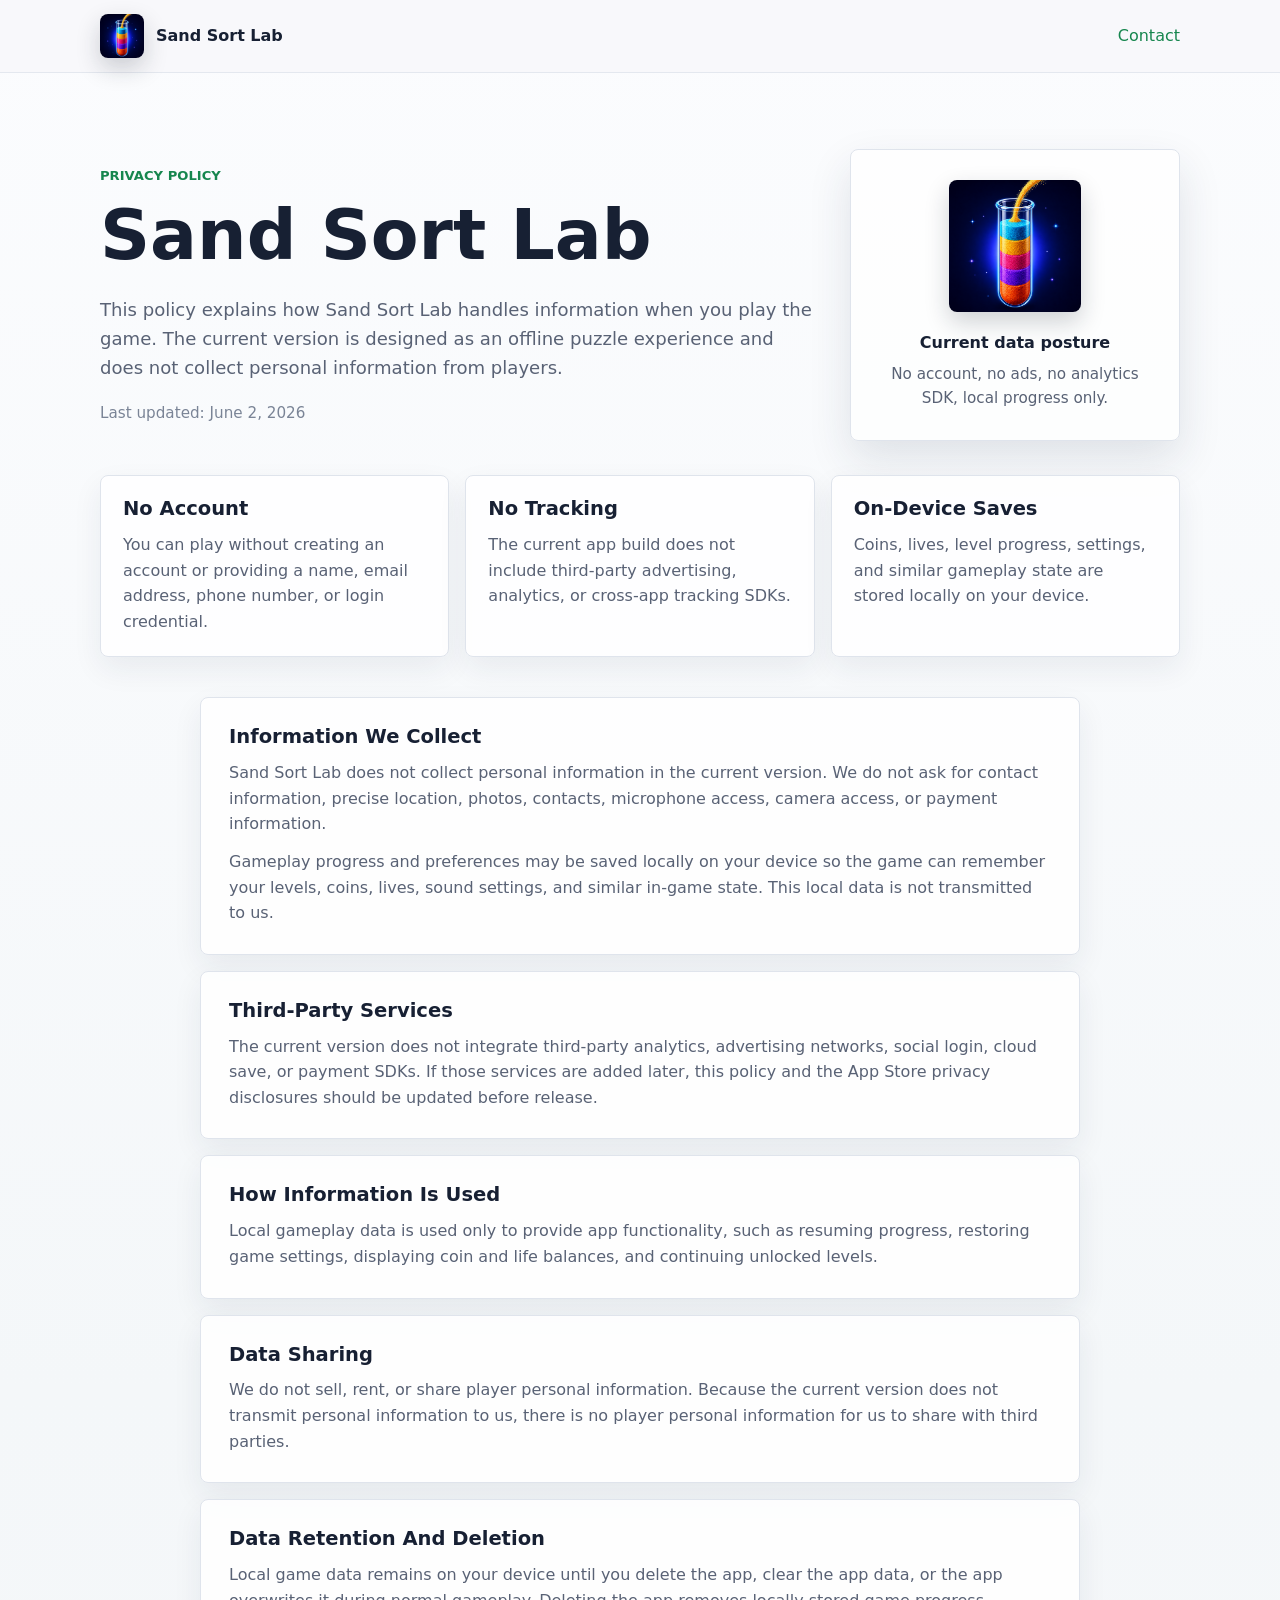
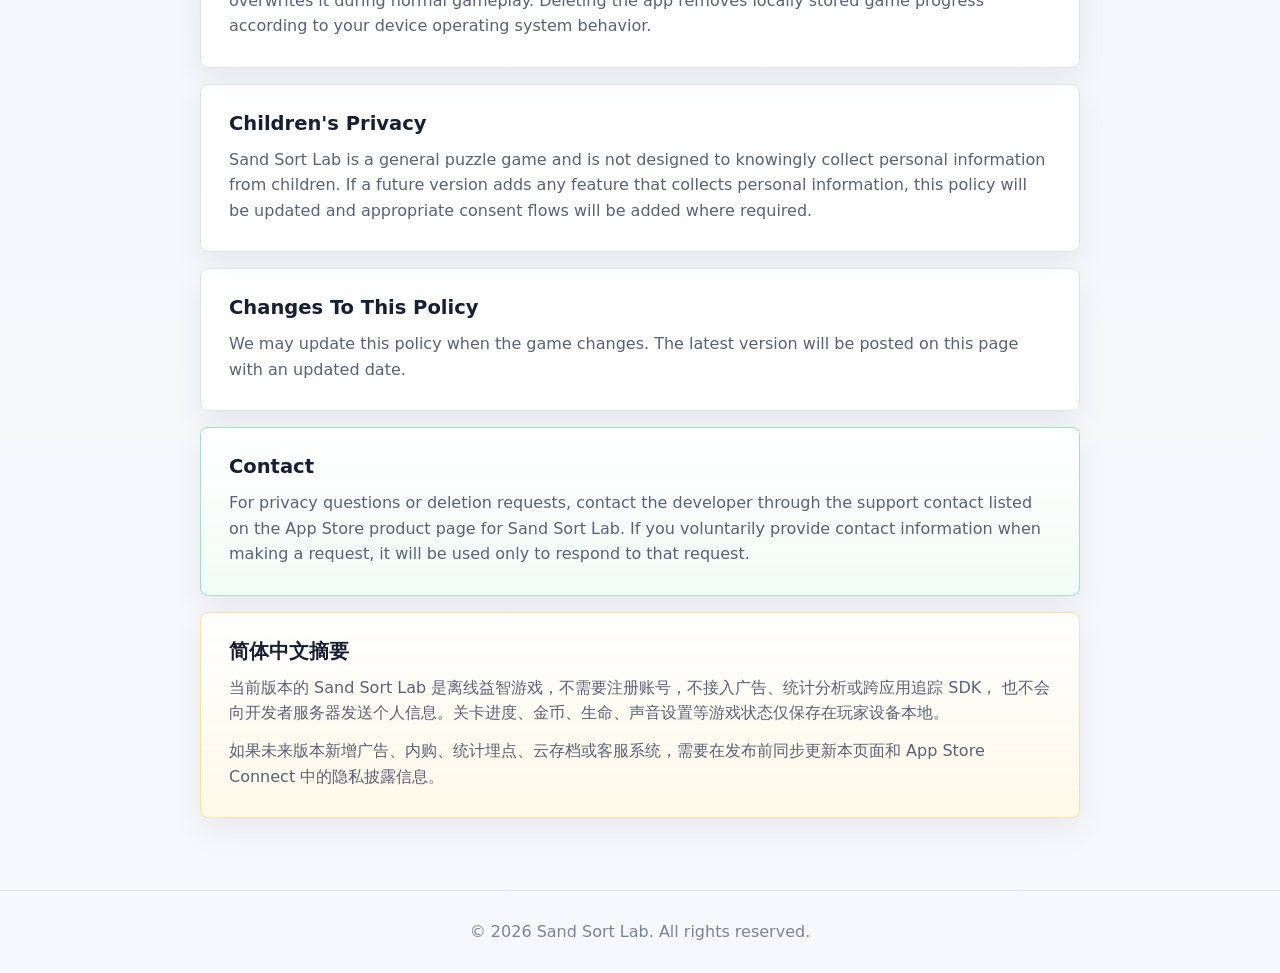
==== privacy.html @ 815bdfe2 "Add Sand Sort Lab privacy page" ====
<!doctype html>
<html lang="en">
<head>
  <meta charset="utf-8">
  <meta name="viewport" content="width=device-width, initial-scale=1">
  <meta name="robots" content="index,follow">
  <meta name="description" content="Privacy Policy for Sand Sort Lab, a color sand sorting puzzle game.">
  <title>Privacy Policy | Sand Sort Lab</title>
  <link rel="icon" href="assets/app-icon.png">
  <link rel="apple-touch-icon" href="assets/app-icon.png">
  <link rel="stylesheet" href="assets/styles.css">
</head>
<body>
  <header class="site-header">
    <nav class="top-nav" aria-label="Page navigation">
      <a class="brand" href="privacy.html" aria-label="Sand Sort Lab privacy policy">
        <img src="assets/app-icon.png" alt="" width="44" height="44">
        <span>Sand Sort Lab</span>
      </a>
      <a href="#contact">Contact</a>
    </nav>
  </header>

  <main>
    <section class="hero">
      <div class="hero-copy">
        <p class="eyebrow">Privacy Policy</p>
        <h1>Sand Sort Lab</h1>
        <p class="lead">
          This policy explains how Sand Sort Lab handles information when you play the game.
          The current version is designed as an offline puzzle experience and does not collect
          personal information from players.
        </p>
        <p class="updated">Last updated: June 2, 2026</p>
      </div>
      <div class="hero-badge" aria-label="Privacy summary">
        <img src="assets/app-icon.png" alt="Sand Sort Lab app icon" width="132" height="132">
        <div>
          <strong>Current data posture</strong>
          <span>No account, no ads, no analytics SDK, local progress only.</span>
        </div>
      </div>
    </section>

    <section class="summary-grid" aria-label="Privacy summary cards">
      <article>
        <h2>No Account</h2>
        <p>You can play without creating an account or providing a name, email address, phone number, or login credential.</p>
      </article>
      <article>
        <h2>No Tracking</h2>
        <p>The current app build does not include third-party advertising, analytics, or cross-app tracking SDKs.</p>
      </article>
      <article>
        <h2>On-Device Saves</h2>
        <p>Coins, lives, level progress, settings, and similar gameplay state are stored locally on your device.</p>
      </article>
    </section>

    <section class="policy">
      <article id="english" class="policy-section">
        <h2>Information We Collect</h2>
        <p>
          Sand Sort Lab does not collect personal information in the current version. We do not ask for contact
          information, precise location, photos, contacts, microphone access, camera access, or payment information.
        </p>
        <p>
          Gameplay progress and preferences may be saved locally on your device so the game can remember your levels,
          coins, lives, sound settings, and similar in-game state. This local data is not transmitted to us.
        </p>
      </article>

      <article class="policy-section">
        <h2>Third-Party Services</h2>
        <p>
          The current version does not integrate third-party analytics, advertising networks, social login,
          cloud save, or payment SDKs. If those services are added later, this policy and the App Store privacy
          disclosures should be updated before release.
        </p>
      </article>

      <article class="policy-section">
        <h2>How Information Is Used</h2>
        <p>
          Local gameplay data is used only to provide app functionality, such as resuming progress, restoring game
          settings, displaying coin and life balances, and continuing unlocked levels.
        </p>
      </article>

      <article class="policy-section">
        <h2>Data Sharing</h2>
        <p>
          We do not sell, rent, or share player personal information. Because the current version does not transmit
          personal information to us, there is no player personal information for us to share with third parties.
        </p>
      </article>

      <article class="policy-section">
        <h2>Data Retention And Deletion</h2>
        <p>
          Local game data remains on your device until you delete the app, clear the app data, or the app overwrites
          it during normal gameplay. Deleting the app removes locally stored game progress according to your device
          operating system behavior.
        </p>
      </article>

      <article class="policy-section">
        <h2>Children's Privacy</h2>
        <p>
          Sand Sort Lab is a general puzzle game and is not designed to knowingly collect personal information from
          children. If a future version adds any feature that collects personal information, this policy will be
          updated and appropriate consent flows will be added where required.
        </p>
      </article>

      <article class="policy-section">
        <h2>Changes To This Policy</h2>
        <p>
          We may update this policy when the game changes. The latest version will be posted on this page with an
          updated date.
        </p>
      </article>

      <article id="contact" class="policy-section contact-panel">
        <h2>Contact</h2>
        <p>
          For privacy questions or deletion requests, contact the developer through the support contact listed on
          the App Store product page for Sand Sort Lab. If you voluntarily provide contact information when making
          a request, it will be used only to respond to that request.
        </p>
      </article>

      <article lang="zh-Hans" class="policy-section localized">
        <h2>简体中文摘要</h2>
        <p>
          当前版本的 Sand Sort Lab 是离线益智游戏，不需要注册账号，不接入广告、统计分析或跨应用追踪 SDK，
          也不会向开发者服务器发送个人信息。关卡进度、金币、生命、声音设置等游戏状态仅保存在玩家设备本地。
        </p>
        <p>
          如果未来版本新增广告、内购、统计埋点、云存档或客服系统，需要在发布前同步更新本页面和 App Store Connect
          中的隐私披露信息。
        </p>
      </article>
    </section>
  </main>

  <footer class="site-footer">
    <p>© 2026 Sand Sort Lab. All rights reserved.</p>
  </footer>
</body>
</html>
---- assets/styles.css ----
:root {
  color-scheme: light;
  --ink: #172033;
  --muted: #596275;
  --paper: #f7f8fb;
  --panel: #ffffff;
  --line: #dfe4ec;
  --accent: #26aa65;
  --accent-strong: #16864e;
  --gold: #f4b93f;
  --shadow: 0 18px 44px rgba(35, 47, 72, 0.12);
}

* {
  box-sizing: border-box;
}

html {
  scroll-behavior: smooth;
}

body {
  margin: 0;
  background: linear-gradient(180deg, #fbfcfe 0%, #f4f7f9 54%, var(--paper) 100%);
  color: var(--ink);
  font-family: Inter, ui-sans-serif, system-ui, -apple-system, BlinkMacSystemFont, "Segoe UI", sans-serif;
  line-height: 1.6;
}

a {
  color: var(--accent-strong);
  text-decoration: none;
}

a:hover {
  text-decoration: underline;
}

.site-header {
  position: sticky;
  top: 0;
  z-index: 5;
  border-bottom: 1px solid rgba(223, 228, 236, 0.78);
  background: rgba(247, 248, 251, 0.88);
  backdrop-filter: blur(16px);
}

.top-nav {
  display: flex;
  align-items: center;
  justify-content: space-between;
  width: min(1080px, calc(100% - 32px));
  min-height: 72px;
  margin: 0 auto;
}

.brand {
  display: inline-flex;
  align-items: center;
  gap: 12px;
  color: var(--ink);
  font-weight: 800;
}

.brand img,
.hero-badge img,
.redirect-card img {
  border-radius: 8px;
  box-shadow: 0 10px 24px rgba(20, 28, 44, 0.2);
}

.hero {
  display: grid;
  grid-template-columns: minmax(0, 1fr) 330px;
  gap: 32px;
  align-items: center;
  width: min(1080px, calc(100% - 32px));
  margin: 0 auto;
  padding: 76px 0 34px;
}

.eyebrow {
  margin: 0 0 10px;
  color: var(--accent-strong);
  font-size: 0.82rem;
  font-weight: 800;
  letter-spacing: 0;
  text-transform: uppercase;
}

h1,
h2 {
  margin: 0;
  line-height: 1.12;
  letter-spacing: 0;
}

h1 {
  max-width: 780px;
  font-size: 4.35rem;
}

h2 {
  font-size: 1.22rem;
}

.lead {
  max-width: 760px;
  margin: 22px 0 0;
  color: var(--muted);
  font-size: 1.13rem;
}

.updated {
  margin: 18px 0 0;
  color: #7a8496;
  font-size: 0.95rem;
}

.hero-badge {
  display: grid;
  justify-items: center;
  gap: 18px;
  border: 1px solid var(--line);
  border-radius: 8px;
  background: rgba(255, 255, 255, 0.76);
  padding: 30px;
  box-shadow: var(--shadow);
  text-align: center;
}

.hero-badge strong,
.hero-badge span {
  display: block;
}

.hero-badge strong {
  margin-bottom: 6px;
  font-size: 1rem;
}

.hero-badge span {
  color: var(--muted);
  font-size: 0.95rem;
}

.summary-grid {
  display: grid;
  grid-template-columns: repeat(3, minmax(0, 1fr));
  gap: 16px;
  width: min(1080px, calc(100% - 32px));
  margin: 0 auto 22px;
}

.summary-grid article,
.policy-section {
  border: 1px solid var(--line);
  border-radius: 8px;
  background: rgba(255, 255, 255, 0.88);
  box-shadow: 0 12px 30px rgba(35, 47, 72, 0.07);
}

.summary-grid article {
  padding: 22px;
}

.summary-grid p,
.policy-section p {
  margin: 12px 0 0;
  color: var(--muted);
}

.policy {
  display: grid;
  gap: 16px;
  width: min(880px, calc(100% - 32px));
  margin: 0 auto;
  padding: 18px 0 72px;
}

.policy-section {
  padding: 28px;
}

.contact-panel {
  border-color: rgba(38, 170, 101, 0.38);
  background: linear-gradient(180deg, rgba(255, 255, 255, 0.94), rgba(240, 252, 246, 0.92));
}

.localized {
  border-color: rgba(244, 185, 63, 0.42);
  background: linear-gradient(180deg, rgba(255, 255, 255, 0.96), rgba(255, 248, 230, 0.92));
}

.site-footer {
  border-top: 1px solid var(--line);
  padding: 28px 16px;
  color: #7a8496;
  text-align: center;
}

.site-footer p {
  margin: 0;
}

.redirect-page {
  display: grid;
  min-height: 100vh;
  place-items: center;
  padding: 24px;
}

.redirect-card {
  width: min(360px, 100%);
  border: 1px solid var(--line);
  border-radius: 8px;
  background: var(--panel);
  padding: 30px;
  box-shadow: var(--shadow);
  text-align: center;
}

.redirect-card h1 {
  margin-top: 16px;
  font-size: 2rem;
}

.redirect-card p {
  color: var(--muted);
}

.button-link {
  display: inline-flex;
  align-items: center;
  justify-content: center;
  min-height: 44px;
  margin-top: 8px;
  border-radius: 8px;
  background: var(--accent);
  color: #ffffff;
  font-weight: 800;
  padding: 0 18px;
}

.button-link:hover {
  background: var(--accent-strong);
  text-decoration: none;
}

@media (max-width: 760px) {
  .top-nav {
    width: min(100% - 24px, 1080px);
  }

  .hero {
    grid-template-columns: 1fr;
    width: min(100% - 24px, 1080px);
    padding-top: 44px;
  }

  h1 {
    font-size: 2.85rem;
  }

  .hero-badge {
    justify-items: start;
    grid-template-columns: 76px 1fr;
    text-align: left;
    padding: 18px;
  }

  .hero-badge img {
    width: 76px;
    height: 76px;
  }

  .summary-grid {
    grid-template-columns: 1fr;
    width: min(100% - 24px, 1080px);
  }

  .policy {
    width: min(100% - 24px, 880px);
  }

  .policy-section {
    padding: 22px;
  }
}
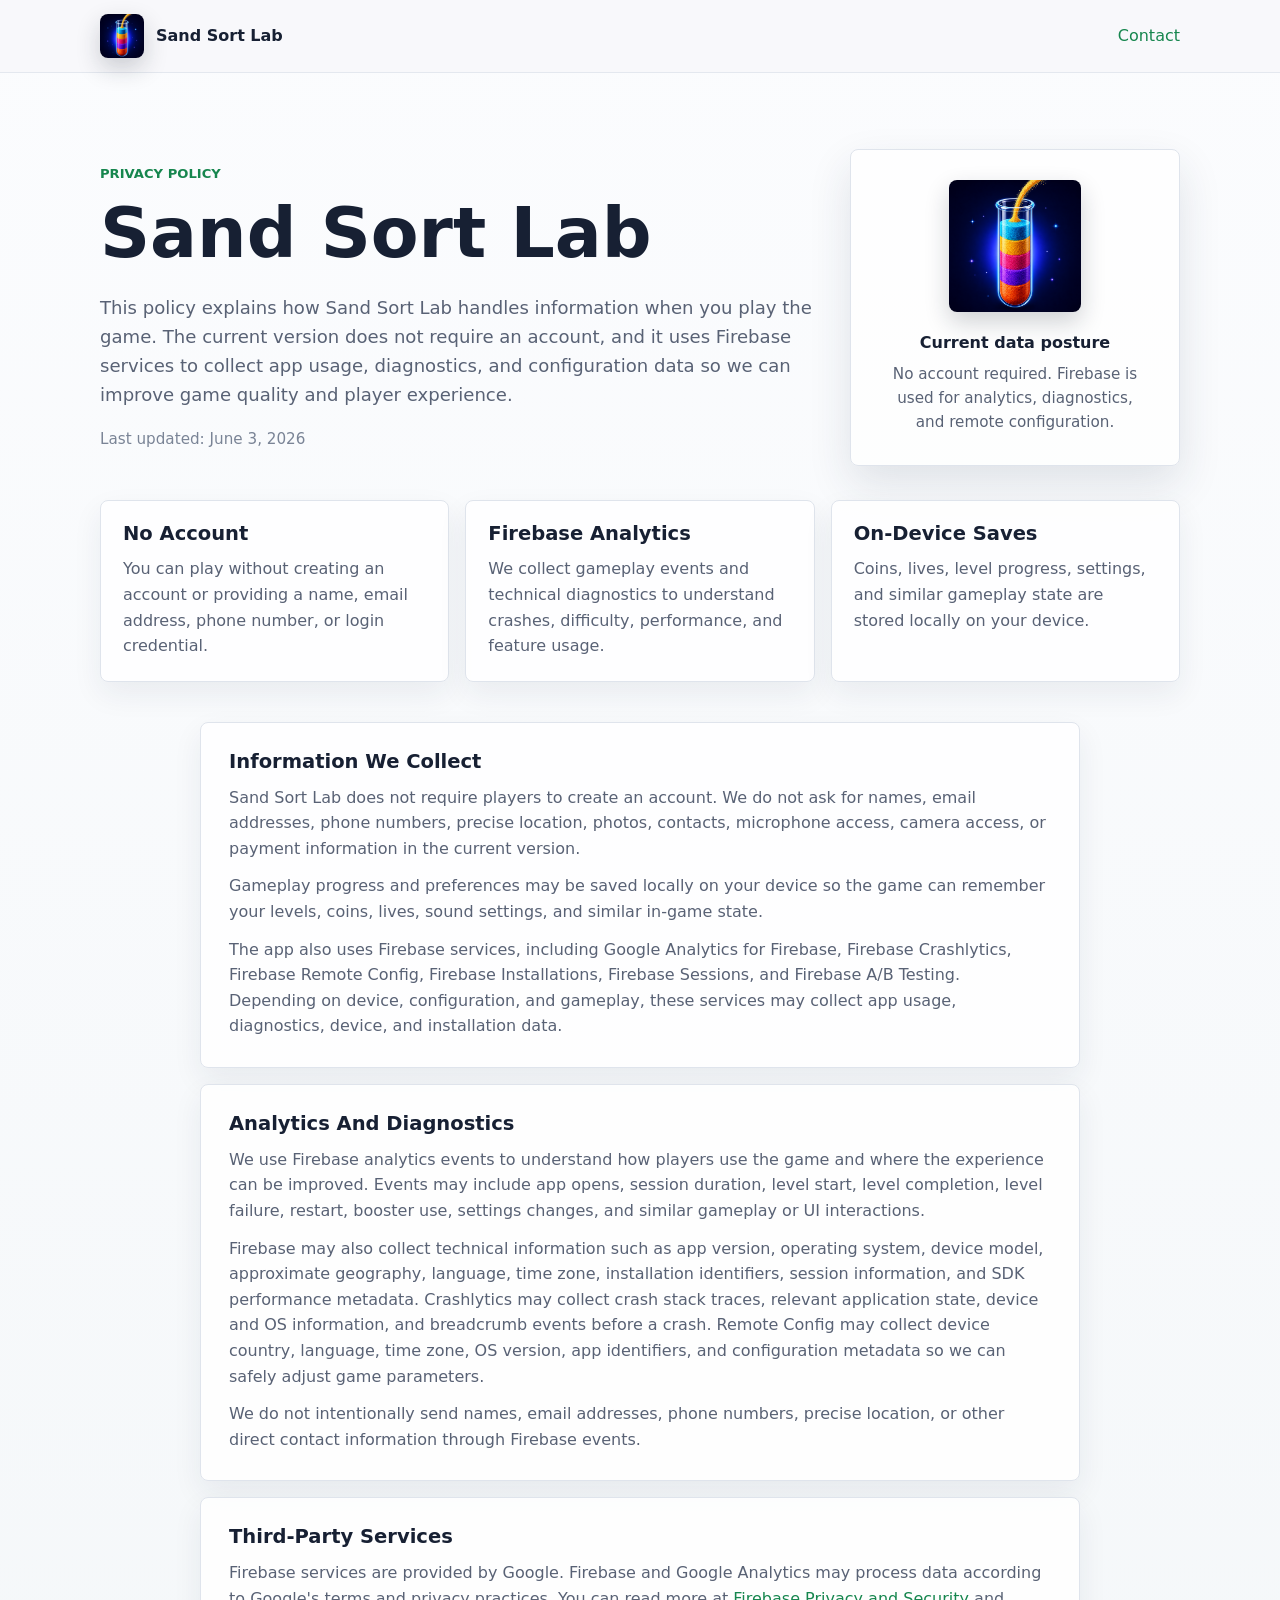
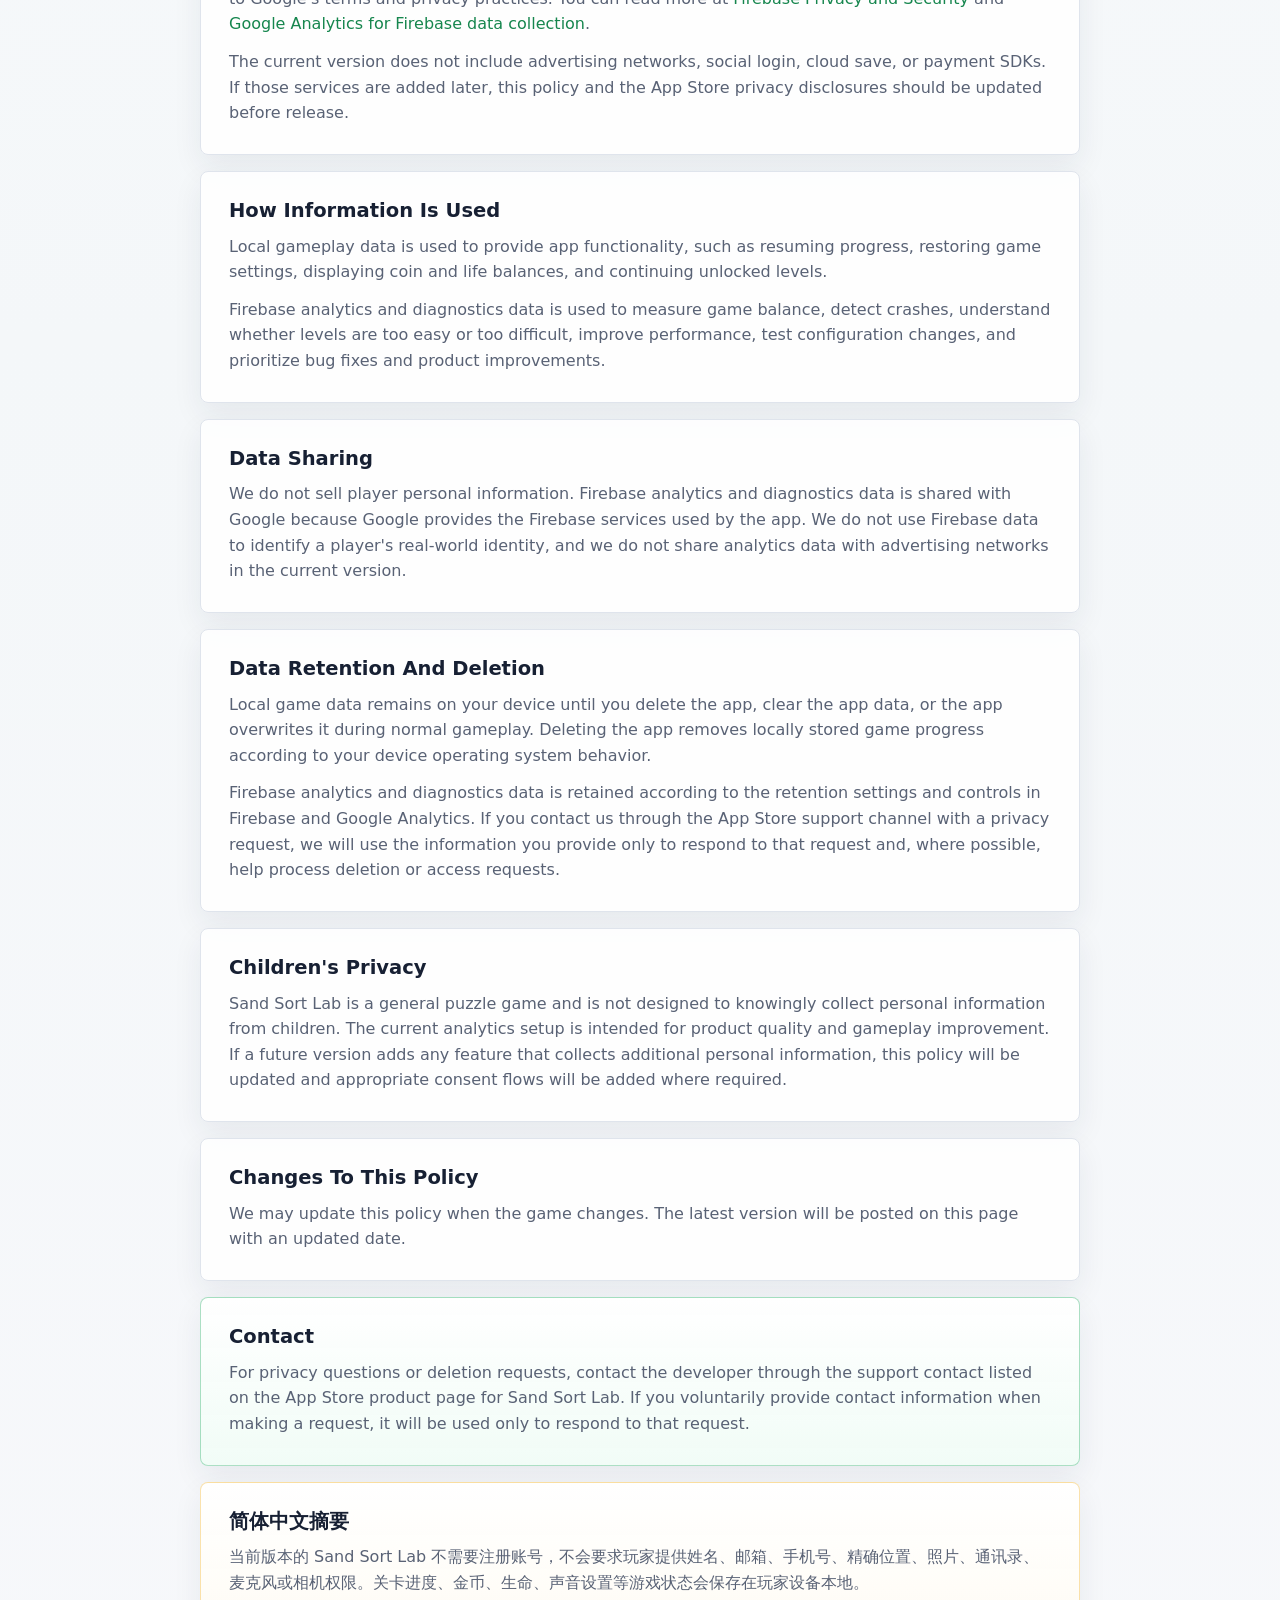
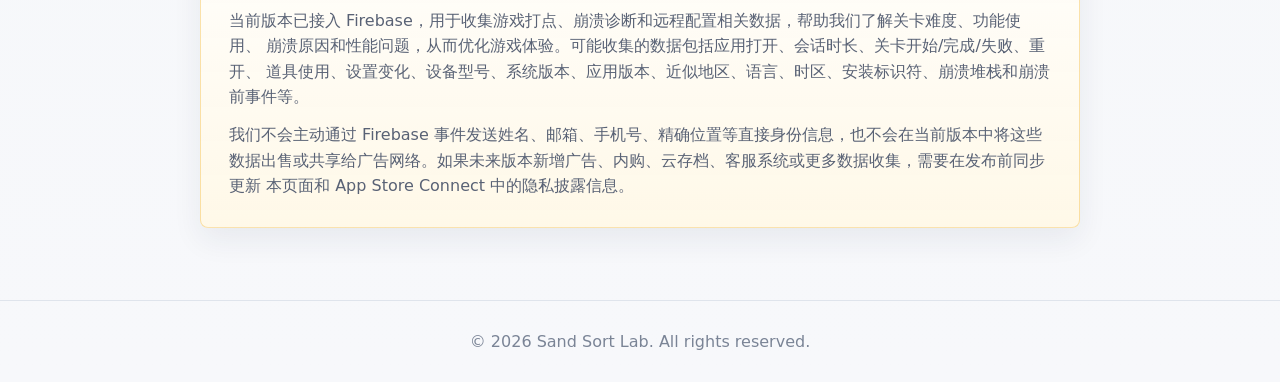
==== commit 241dc8ce: "Update privacy policy for Firebase analytics" ====
--- a/privacy.html
+++ b/privacy.html
@@ -4,7 +4,7 @@
   <meta charset="utf-8">
   <meta name="viewport" content="width=device-width, initial-scale=1">
   <meta name="robots" content="index,follow">
-  <meta name="description" content="Privacy Policy for Sand Sort Lab, a color sand sorting puzzle game.">
+  <meta name="description" content="Privacy Policy for Sand Sort Lab, including Firebase analytics and diagnostics disclosures.">
   <title>Privacy Policy | Sand Sort Lab</title>
   <link rel="icon" href="assets/app-icon.png">
   <link rel="apple-touch-icon" href="assets/app-icon.png">
@@ -28,16 +28,16 @@
         <h1>Sand Sort Lab</h1>
         <p class="lead">
           This policy explains how Sand Sort Lab handles information when you play the game.
-          The current version is designed as an offline puzzle experience and does not collect
-          personal information from players.
-        </p>
-        <p class="updated">Last updated: June 2, 2026</p>
+          The current version does not require an account, and it uses Firebase services to collect
+          app usage, diagnostics, and configuration data so we can improve game quality and player experience.
+        </p>
+        <p class="updated">Last updated: June 3, 2026</p>
       </div>
       <div class="hero-badge" aria-label="Privacy summary">
         <img src="assets/app-icon.png" alt="Sand Sort Lab app icon" width="132" height="132">
         <div>
           <strong>Current data posture</strong>
-          <span>No account, no ads, no analytics SDK, local progress only.</span>
+          <span>No account required. Firebase is used for analytics, diagnostics, and remote configuration.</span>
         </div>
       </div>
     </section>
@@ -48,8 +48,8 @@
         <p>You can play without creating an account or providing a name, email address, phone number, or login credential.</p>
       </article>
       <article>
-        <h2>No Tracking</h2>
-        <p>The current app build does not include third-party advertising, analytics, or cross-app tracking SDKs.</p>
+        <h2>Firebase Analytics</h2>
+        <p>We collect gameplay events and technical diagnostics to understand crashes, difficulty, performance, and feature usage.</p>
       </article>
       <article>
         <h2>On-Device Saves</h2>
@@ -61,37 +61,77 @@
       <article id="english" class="policy-section">
         <h2>Information We Collect</h2>
         <p>
-          Sand Sort Lab does not collect personal information in the current version. We do not ask for contact
-          information, precise location, photos, contacts, microphone access, camera access, or payment information.
+          Sand Sort Lab does not require players to create an account. We do not ask for names, email addresses,
+          phone numbers, precise location, photos, contacts, microphone access, camera access, or payment information
+          in the current version.
         </p>
         <p>
           Gameplay progress and preferences may be saved locally on your device so the game can remember your levels,
-          coins, lives, sound settings, and similar in-game state. This local data is not transmitted to us.
+          coins, lives, sound settings, and similar in-game state.
+        </p>
+        <p>
+          The app also uses Firebase services, including Google Analytics for Firebase, Firebase Crashlytics, Firebase
+          Remote Config, Firebase Installations, Firebase Sessions, and Firebase A/B Testing. Depending on device,
+          configuration, and gameplay, these services may collect app usage, diagnostics, device, and installation data.
+        </p>
+      </article>
+
+      <article class="policy-section">
+        <h2>Analytics And Diagnostics</h2>
+        <p>
+          We use Firebase analytics events to understand how players use the game and where the experience can be
+          improved. Events may include app opens, session duration, level start, level completion, level failure,
+          restart, booster use, settings changes, and similar gameplay or UI interactions.
+        </p>
+        <p>
+          Firebase may also collect technical information such as app version, operating system, device model,
+          approximate geography, language, time zone, installation identifiers, session information, and SDK
+          performance metadata. Crashlytics may collect crash stack traces, relevant application state, device and OS
+          information, and breadcrumb events before a crash. Remote Config may collect device country, language,
+          time zone, OS version, app identifiers, and configuration metadata so we can safely adjust game parameters.
+        </p>
+        <p>
+          We do not intentionally send names, email addresses, phone numbers, precise location, or other direct contact
+          information through Firebase events.
         </p>
       </article>
 
       <article class="policy-section">
         <h2>Third-Party Services</h2>
         <p>
-          The current version does not integrate third-party analytics, advertising networks, social login,
-          cloud save, or payment SDKs. If those services are added later, this policy and the App Store privacy
-          disclosures should be updated before release.
+          Firebase services are provided by Google. Firebase and Google Analytics may process data according to
+          Google's terms and privacy practices. You can read more at
+          <a href="https://firebase.google.com/support/privacy/" rel="noopener">Firebase Privacy and Security</a>
+          and
+          <a href="https://support.google.com/firebase/answer/6318039" rel="noopener">Google Analytics for Firebase data collection</a>.
+        </p>
+        <p>
+          The current version does not include advertising networks, social login, cloud save, or payment SDKs. If
+          those services are added later, this policy and the App Store privacy disclosures should be updated before
+          release.
         </p>
       </article>
 
       <article class="policy-section">
         <h2>How Information Is Used</h2>
         <p>
-          Local gameplay data is used only to provide app functionality, such as resuming progress, restoring game
+          Local gameplay data is used to provide app functionality, such as resuming progress, restoring game
           settings, displaying coin and life balances, and continuing unlocked levels.
         </p>
+        <p>
+          Firebase analytics and diagnostics data is used to measure game balance, detect crashes, understand whether
+          levels are too easy or too difficult, improve performance, test configuration changes, and prioritize bug
+          fixes and product improvements.
+        </p>
       </article>
 
       <article class="policy-section">
         <h2>Data Sharing</h2>
         <p>
-          We do not sell, rent, or share player personal information. Because the current version does not transmit
-          personal information to us, there is no player personal information for us to share with third parties.
+          We do not sell player personal information. Firebase analytics and diagnostics data is shared with Google
+          because Google provides the Firebase services used by the app. We do not use Firebase data to identify a
+          player's real-world identity, and we do not share analytics data with advertising networks in the current
+          version.
         </p>
       </article>
 
@@ -102,14 +142,21 @@
           it during normal gameplay. Deleting the app removes locally stored game progress according to your device
           operating system behavior.
         </p>
+        <p>
+          Firebase analytics and diagnostics data is retained according to the retention settings and controls in
+          Firebase and Google Analytics. If you contact us through the App Store support channel with a privacy request,
+          we will use the information you provide only to respond to that request and, where possible, help process
+          deletion or access requests.
+        </p>
       </article>
 
       <article class="policy-section">
         <h2>Children's Privacy</h2>
         <p>
           Sand Sort Lab is a general puzzle game and is not designed to knowingly collect personal information from
-          children. If a future version adds any feature that collects personal information, this policy will be
-          updated and appropriate consent flows will be added where required.
+          children. The current analytics setup is intended for product quality and gameplay improvement. If a future
+          version adds any feature that collects additional personal information, this policy will be updated and
+          appropriate consent flows will be added where required.
         </p>
       </article>
 
@@ -133,12 +180,18 @@
       <article lang="zh-Hans" class="policy-section localized">
         <h2>简体中文摘要</h2>
         <p>
-          当前版本的 Sand Sort Lab 是离线益智游戏，不需要注册账号，不接入广告、统计分析或跨应用追踪 SDK，
-          也不会向开发者服务器发送个人信息。关卡进度、金币、生命、声音设置等游戏状态仅保存在玩家设备本地。
-        </p>
-        <p>
-          如果未来版本新增广告、内购、统计埋点、云存档或客服系统，需要在发布前同步更新本页面和 App Store Connect
-          中的隐私披露信息。
+          当前版本的 Sand Sort Lab 不需要注册账号，不会要求玩家提供姓名、邮箱、手机号、精确位置、照片、通讯录、
+          麦克风或相机权限。关卡进度、金币、生命、声音设置等游戏状态会保存在玩家设备本地。
+        </p>
+        <p>
+          当前版本已接入 Firebase，用于收集游戏打点、崩溃诊断和远程配置相关数据，帮助我们了解关卡难度、功能使用、
+          崩溃原因和性能问题，从而优化游戏体验。可能收集的数据包括应用打开、会话时长、关卡开始/完成/失败、重开、
+          道具使用、设置变化、设备型号、系统版本、应用版本、近似地区、语言、时区、安装标识符、崩溃堆栈和崩溃前事件等。
+        </p>
+        <p>
+          我们不会主动通过 Firebase 事件发送姓名、邮箱、手机号、精确位置等直接身份信息，也不会在当前版本中将这些
+          数据出售或共享给广告网络。如果未来版本新增广告、内购、云存档、客服系统或更多数据收集，需要在发布前同步更新
+          本页面和 App Store Connect 中的隐私披露信息。
         </p>
       </article>
     </section>
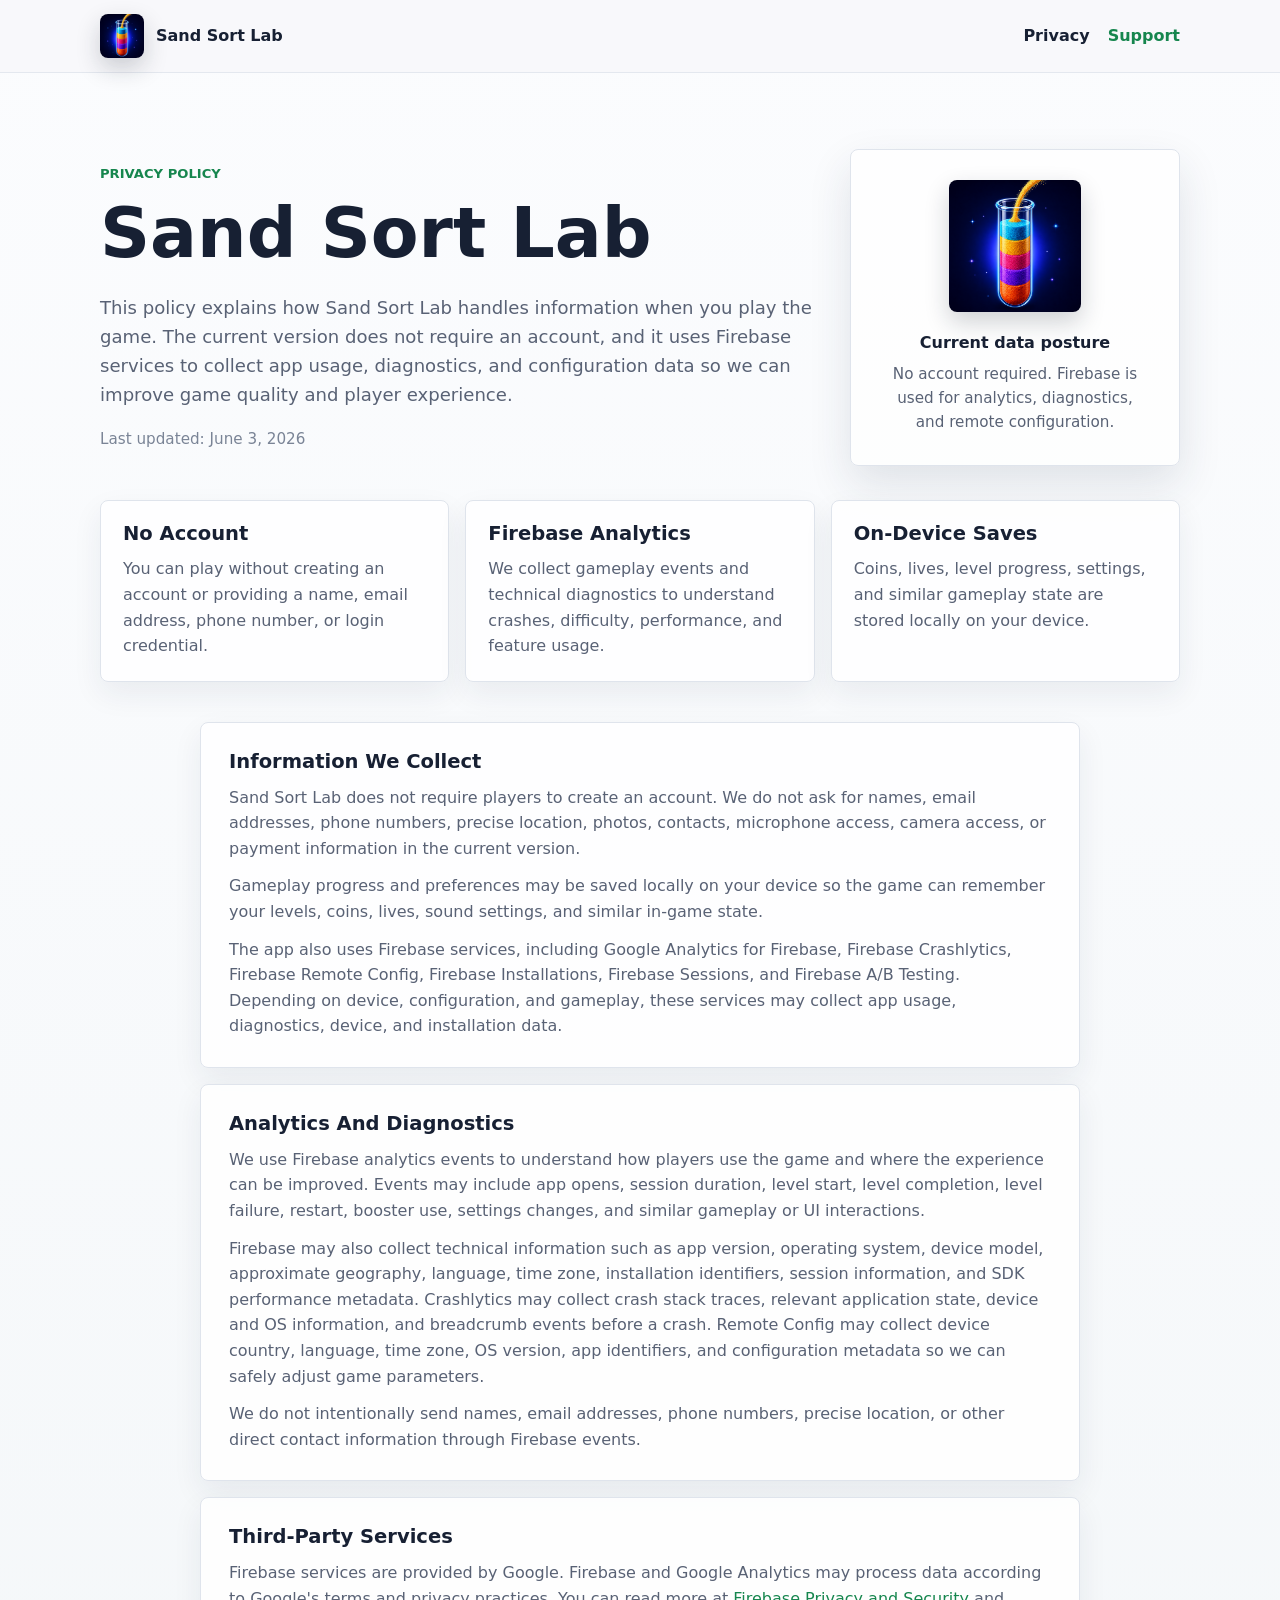
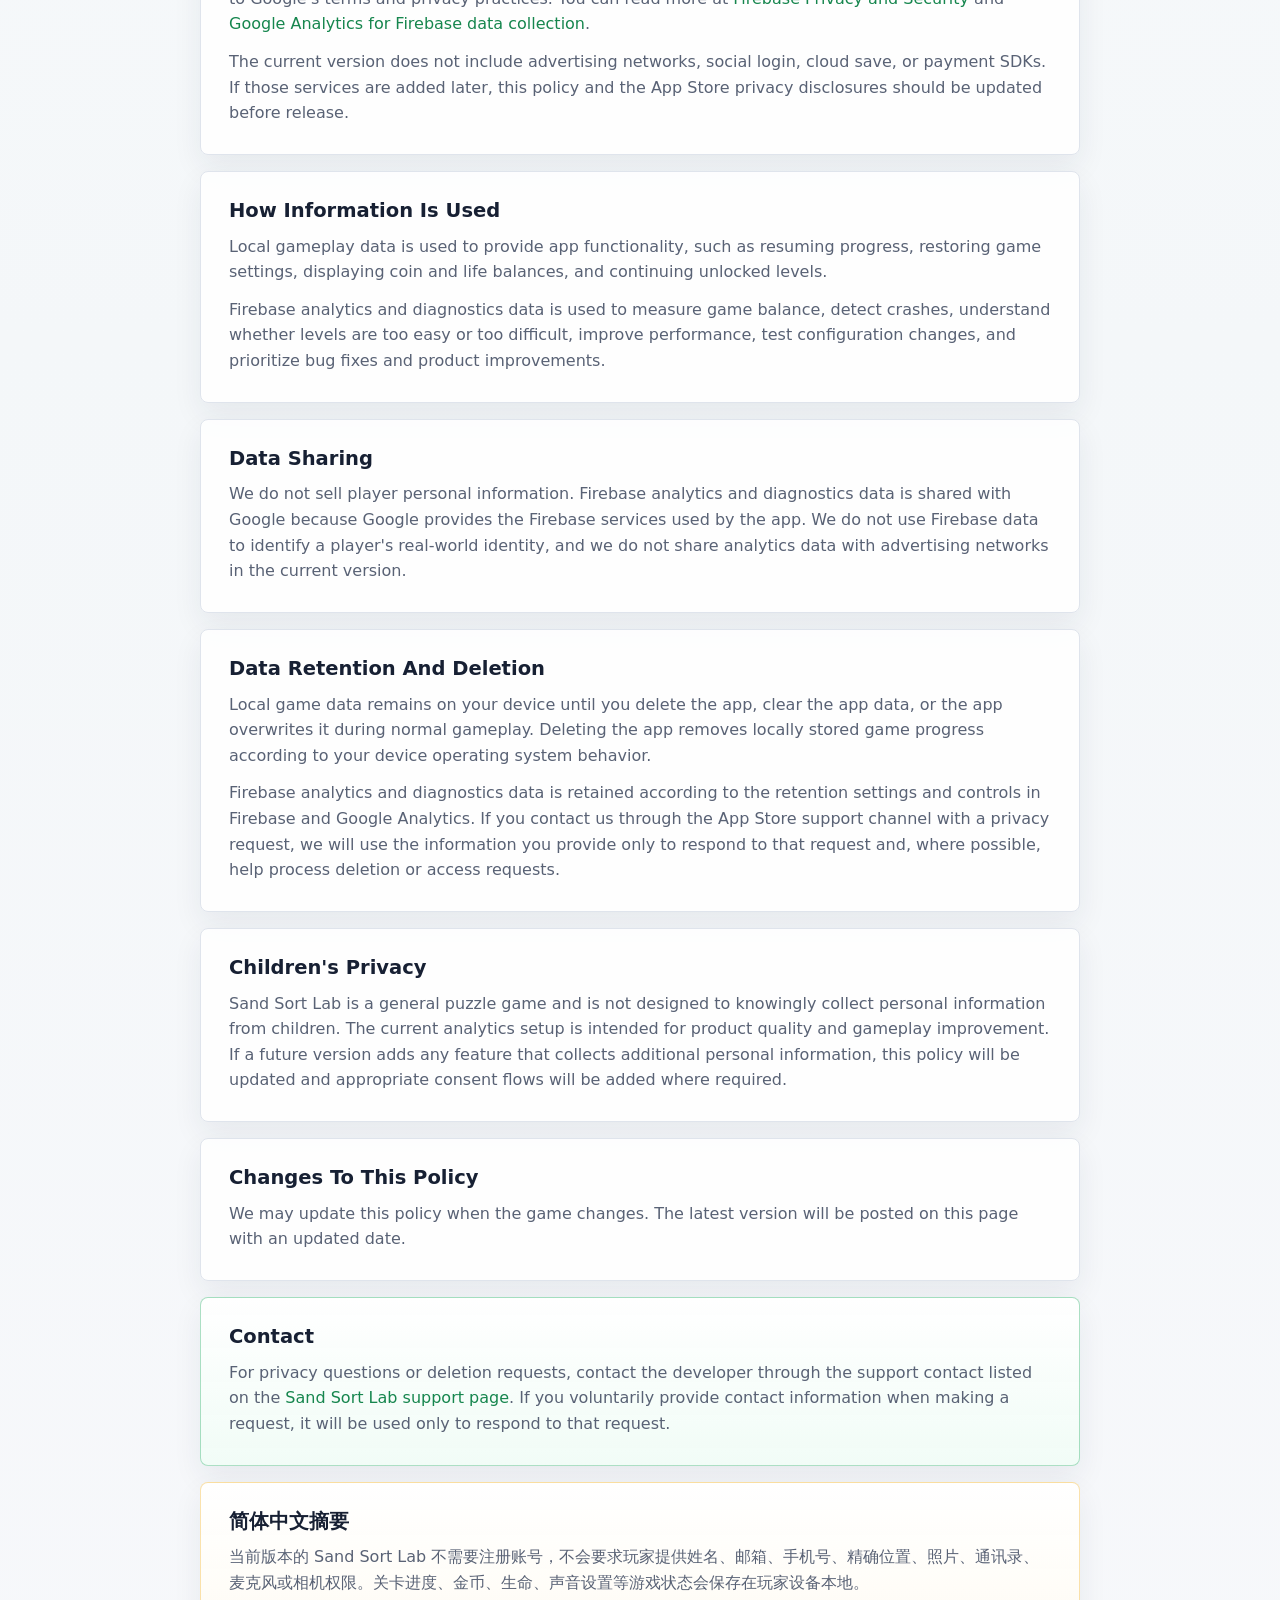
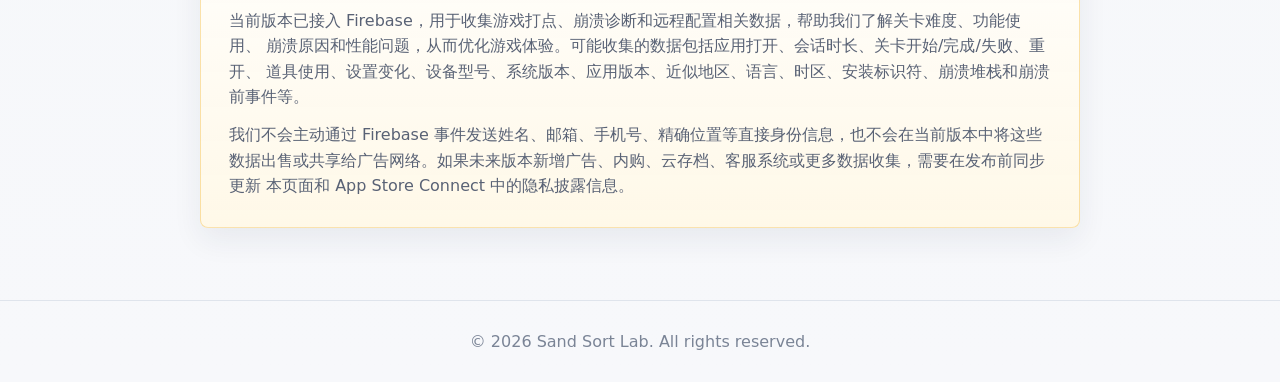
==== commit 4bfc9e03: "Add technical support page" ====
--- a/privacy.html
+++ b/privacy.html
@@ -17,7 +17,10 @@
         <img src="assets/app-icon.png" alt="" width="44" height="44">
         <span>Sand Sort Lab</span>
       </a>
-      <a href="#contact">Contact</a>
+      <div class="nav-links">
+        <a href="privacy.html" aria-current="page">Privacy</a>
+        <a href="support/">Support</a>
+      </div>
     </nav>
   </header>
 
@@ -172,8 +175,8 @@
         <h2>Contact</h2>
         <p>
           For privacy questions or deletion requests, contact the developer through the support contact listed on
-          the App Store product page for Sand Sort Lab. If you voluntarily provide contact information when making
-          a request, it will be used only to respond to that request.
+          the <a href="support/">Sand Sort Lab support page</a>. If you voluntarily provide contact information when
+          making a request, it will be used only to respond to that request.
         </p>
       </article>
 
--- a/assets/styles.css
+++ b/assets/styles.css
@@ -62,6 +62,17 @@
   font-weight: 800;
 }
 
+.nav-links {
+  display: flex;
+  align-items: center;
+  gap: 18px;
+  font-weight: 700;
+}
+
+.nav-links a[aria-current="page"] {
+  color: var(--ink);
+}
+
 .brand img,
 .hero-badge img,
 .redirect-card img {
@@ -77,6 +88,10 @@
   width: min(1080px, calc(100% - 32px));
   margin: 0 auto;
   padding: 76px 0 34px;
+}
+
+.support-hero {
+  padding-bottom: 44px;
 }
 
 .eyebrow {
@@ -178,6 +193,10 @@
   padding: 18px 0 72px;
 }
 
+.support-content {
+  padding-top: 8px;
+}
+
 .policy-section {
   padding: 28px;
 }
@@ -258,6 +277,15 @@
     padding-top: 44px;
   }
 
+  .top-nav {
+    gap: 12px;
+  }
+
+  .nav-links {
+    gap: 12px;
+    font-size: 0.95rem;
+  }
+
   h1 {
     font-size: 2.85rem;
   }
